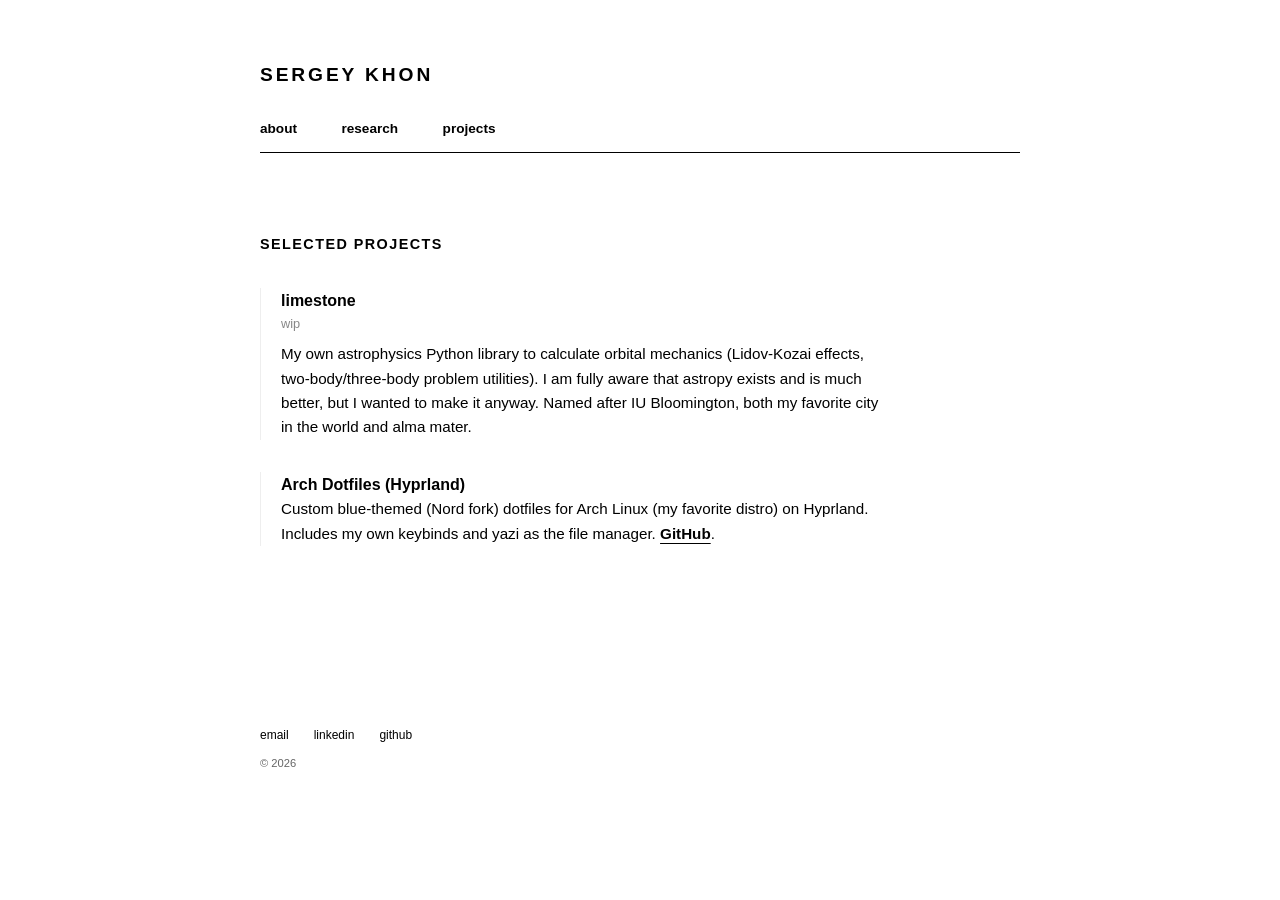
==== projects.html @ 33428119 "fixed funky wording of limestone project" ====
<!DOCTYPE html>
<html lang="en">
<head>
    <meta charset="UTF-8">
    <meta name="viewport" content="width=device-width, initial-scale=1.0">
    <title>Projects</title>
    <link rel="stylesheet" href="style.css">
</head>
<body>
    <header>
        <h1>Sergey Khon</h1>
        <nav>
            <a href="index.html">About</a>
            <a href="research.html">Research</a>
            <a href="projects.html">Projects</a>
        </nav>
    </header>

    <main>
        <section>
            <h2>Selected Projects</h2>

            <div class="item">
                <span class="item-title">limestone</span>
                <span class="item-date">wip</span>
                <p>My own astrophysics Python library to calculate orbital mechanics (Lidov-Kozai effects, two-body/three-body problem utilities).
                I am fully aware that astropy exists and is much better, but I wanted to make it anyway. Named after IU Bloomington, both 
                my favorite city in the world and alma mater.
                </p>
            </div>

            <div class="item">
                <span class="item-title">Arch Dotfiles (Hyprland)</span>
                <p>Custom blue-themed (Nord fork) dotfiles for Arch Linux (my favorite distro) on Hyprland. Includes my own keybinds and yazi as the file manager. 
                <a href="https://github.com/serjkhon/dotfiles" class="project-link" target="_blank" rel="noopener noreferrer">GitHub</a>.
                </p>
            </div>

        </section>
    </main>

<footer class="contact-footer">
    <div class="footer-links">
        <a href="mailto:skhon@iu.edu" target="_blank">email</a>
        <a href="https://www.linkedin.com/in/sergeykhonv/" target="_blank">linkedin</a>
        <a href="https://github.com/serjkhon" target="_blank">github</a>
    </div>
    <p>&copy; 2026</p>
</footer>

</body>
</html>
---- style.css ----
/* Minimalist Reset */
* { 
    margin: 0; 
    padding: 0; 
    box-sizing: border-box; 
}

body {
    font-family: -apple-system, BlinkMacSystemFont, "Segoe UI", Roboto, Helvetica, Arial, sans-serif;
    line-height: 1.6;
    color: #000;
    background: #fff;
    max-width: 800px;
    margin: 0 auto;
    padding: 60px 20px;
}

header {
    margin-bottom: 80px;
}

h1 {
    font-size: 1.2rem;
    font-weight: 700;
    text-transform: uppercase;
    letter-spacing: 0.15em;
    margin-bottom: 24px;
}

/* Navigation */
nav {
    border-bottom: 1px solid #000;
    padding-bottom: 12px;
}

nav a {
    text-decoration: none;
    color: #000;
    margin-right: 40px;
    font-size: 0.85rem;
    font-weight: 600;
    text-transform: lowercase;
    transition: color 0.2s ease;
}

nav a:hover {
    color: #888;
}

/* Sections */
section {
    margin-bottom: 64px;
}

h2 {
    font-size: 0.9rem;
    text-transform: uppercase;
    letter-spacing: 0.1em;
    margin-bottom: 32px;
    font-weight: 700;
}

p {
    font-size: 0.95rem;
    color: #000;
    max-width: 600px;
}

.item {
    margin-bottom: 32px;
    border-left: 1px solid #eee;
    padding-left: 20px;
}

.item-title {
    display: block;
    font-weight: 600;
    font-size: 1rem;
}

.item-date {
    display: block;
    font-size: 0.8rem;
    color: #888;
    margin-bottom: 8px;
}

/* Project Links */
.project-link {
    color: #000;
    text-decoration: underline;
    text-underline-offset: 4px; 
    font-weight: 600;
    transition: opacity 0.2s ease; 
}

/* Grouping the hovers so they are identical */
nav a:hover, 
.project-link:hover {
    opacity: 0.5;
    cursor: pointer;
}

footer {
    margin-top: 120px;
    font-size: 0.75rem;
    color: #888;
    text-transform: lowercase;
}


.contact-footer {
    margin-top: 180px;
    padding-top: 0;      
    border-top: none;      
    margin-bottom: 60px;   
}

.footer-links {
    margin-bottom: 8px;
    display: flex; 
    gap: 25px; 
}

.footer-links a {
    color: #000;
    text-decoration: none;
    text-transform: lowercase; 
    font-size: 0.75rem;
    font-weight: 500;
    transition: opacity 0.2s ease;
}

.footer-links a:hover {
    opacity: 0.5;
}

.contact-footer p {
    font-size: 0.7rem;
    color: #000;
    margin-top: 10px;
    opacity: 0.6;
}
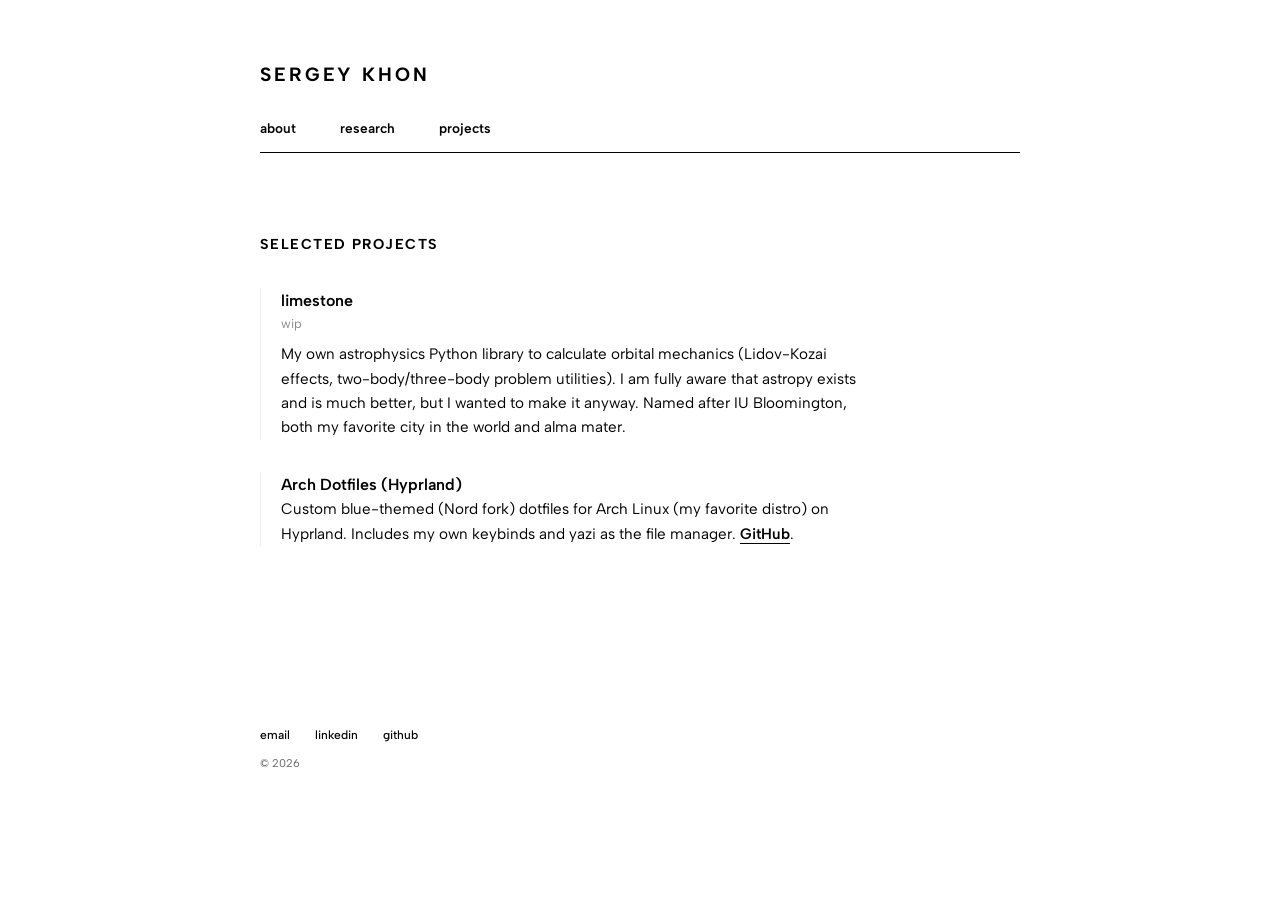
==== commit 8080b68b: "added fonts" ====
--- a/projects.html
+++ b/projects.html
@@ -3,7 +3,12 @@
 <head>
     <meta charset="UTF-8">
     <meta name="viewport" content="width=device-width, initial-scale=1.0">
-    <title>Projects</title>
+    <title>Sergey Khon</title>
+
+    <link rel="preconnect" href="https://fonts.googleapis.com">
+    <link rel="preconnect" href="https://fonts.gstatic.com" crossorigin>
+    <link href="https://fonts.googleapis.com/css2?family=Albert+Sans:ital,wght@0,100..900;1,100..900&display=swap" rel="stylesheet">
+
     <link rel="stylesheet" href="style.css">
 </head>
 <body>
--- a/style.css
+++ b/style.css
@@ -6,7 +6,7 @@
 }
 
 body {
-    font-family: -apple-system, BlinkMacSystemFont, "Segoe UI", Roboto, Helvetica, Arial, sans-serif;
+    font-family: 'Albert Sans', sans-serif;
     line-height: 1.6;
     color: #000;
     background: #fff;
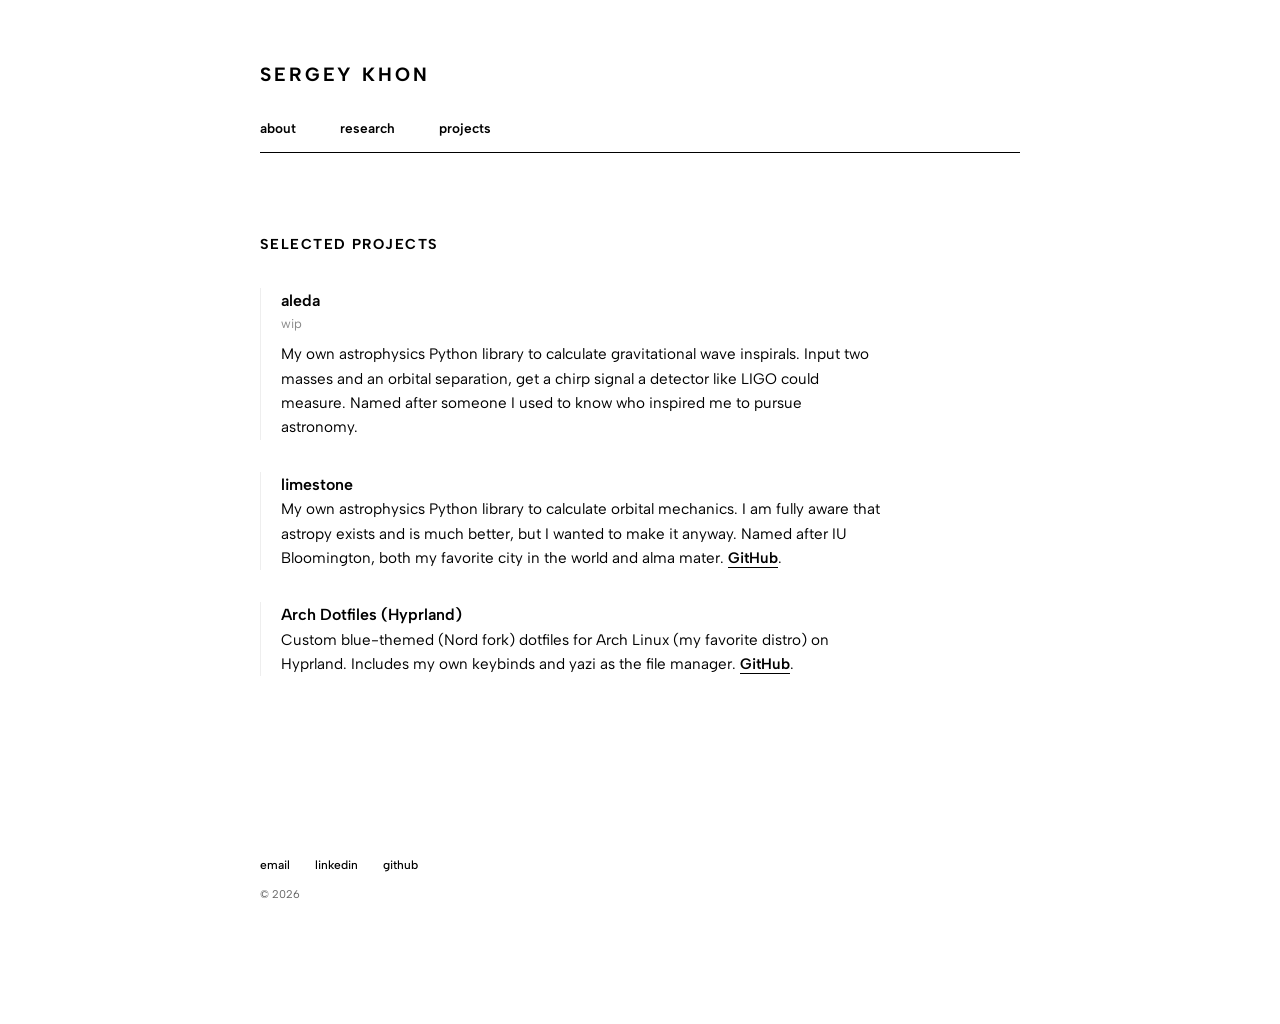
==== commit 33f61cc6: "minor wording changes, added new project, linked limestone to projs" ====
--- a/projects.html
+++ b/projects.html
@@ -26,11 +26,19 @@
             <h2>Selected Projects</h2>
 
             <div class="item">
+                <span class="item-title">aleda</span>
+                <span class="item-date">wip</span>
+                <p>My own astrophysics Python library to calculate gravitational wave inspirals. 
+                    Input two masses and an orbital separation, get a chirp signal a detector like LIGO could measure. 
+                    Named after someone I used to know who inspired me to pursue astronomy. 
+                </p>
+            </div>
+
+            <div class="item">
                 <span class="item-title">limestone</span>
-                <span class="item-date">wip</span>
-                <p>My own astrophysics Python library to calculate orbital mechanics (Lidov-Kozai effects, two-body/three-body problem utilities).
-                I am fully aware that astropy exists and is much better, but I wanted to make it anyway. Named after IU Bloomington, both 
-                my favorite city in the world and alma mater.
+                <p>My own astrophysics Python library to calculate orbital mechanics. I am fully aware that astropy exists and is much better, 
+                    but I wanted to make it anyway. Named after IU Bloomington, both  my favorite city in the world and alma mater. 
+                <a href="https://github.com/serjkhon/limestone" class="project-link" target="_blank" rel="noopener noreferrer">GitHub</a>.
                 </p>
             </div>
 
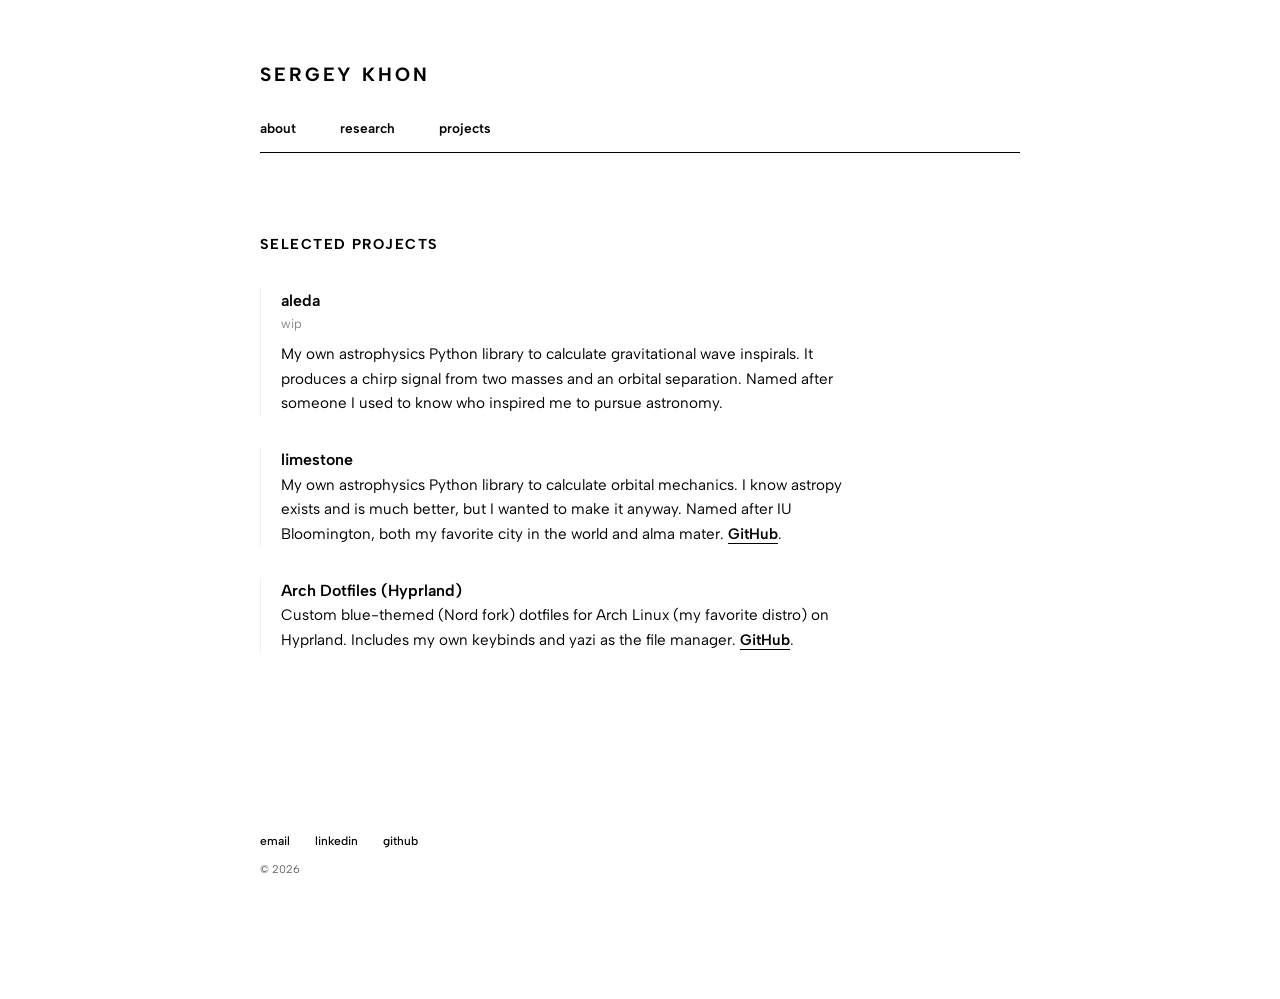
==== commit a544901f: "minor wording changes in projects" ====
--- a/projects.html
+++ b/projects.html
@@ -29,14 +29,14 @@
                 <span class="item-title">aleda</span>
                 <span class="item-date">wip</span>
                 <p>My own astrophysics Python library to calculate gravitational wave inspirals. 
-                    Input two masses and an orbital separation, get a chirp signal a detector like LIGO could measure. 
+                    It produces a chirp signal from two masses and an orbital separation. 
                     Named after someone I used to know who inspired me to pursue astronomy. 
                 </p>
             </div>
 
             <div class="item">
                 <span class="item-title">limestone</span>
-                <p>My own astrophysics Python library to calculate orbital mechanics. I am fully aware that astropy exists and is much better, 
+                <p>My own astrophysics Python library to calculate orbital mechanics. I know astropy exists and is much better, 
                     but I wanted to make it anyway. Named after IU Bloomington, both  my favorite city in the world and alma mater. 
                 <a href="https://github.com/serjkhon/limestone" class="project-link" target="_blank" rel="noopener noreferrer">GitHub</a>.
                 </p>
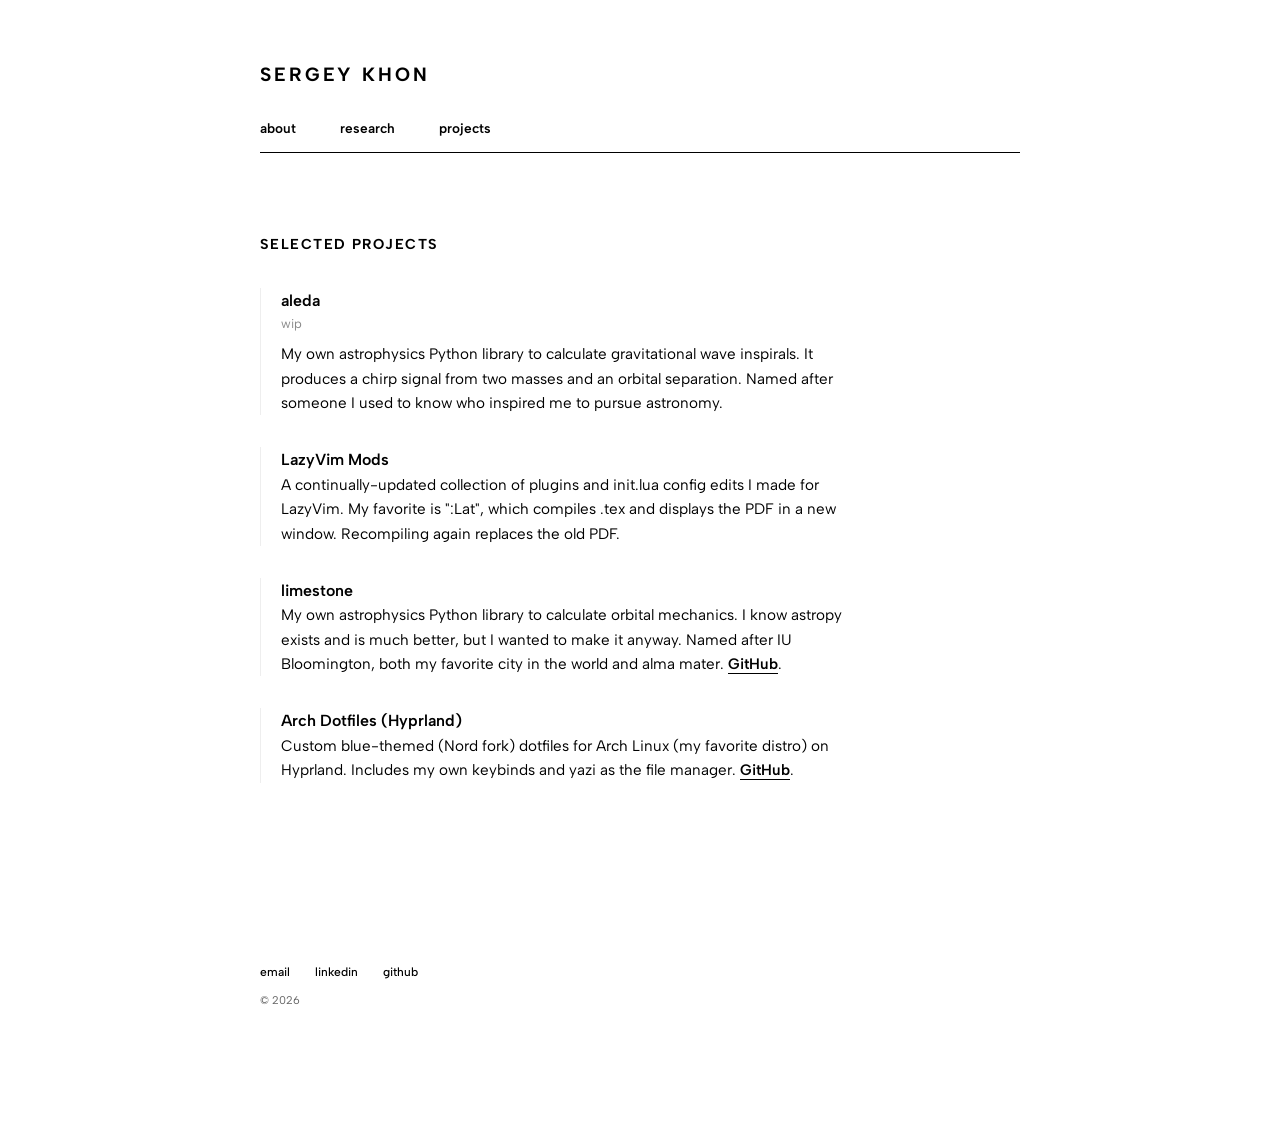
==== commit e8d76030: "revamped notes section, added lazyvim mod project" ====
--- a/projects.html
+++ b/projects.html
@@ -15,9 +15,9 @@
     <header>
         <h1>Sergey Khon</h1>
         <nav>
-            <a href="index.html">About</a>
-            <a href="research.html">Research</a>
-            <a href="projects.html">Projects</a>
+            <a href="index.html">about</a>
+            <a href="research.html">research</a>
+            <a href="projects.html">projects</a>
         </nav>
     </header>
 
@@ -31,6 +31,14 @@
                 <p>My own astrophysics Python library to calculate gravitational wave inspirals. 
                     It produces a chirp signal from two masses and an orbital separation. 
                     Named after someone I used to know who inspired me to pursue astronomy. 
+                </p>
+            </div>
+
+            <div class="item">
+                <span class="item-title">LazyVim Mods</span>
+                <p>A continually-updated collection of plugins and init.lua config edits I made for LazyVim.
+                    My favorite is ":Lat", which compiles .tex and displays the PDF in a new window. 
+                    Recompiling again replaces the old PDF. 
                 </p>
             </div>
 
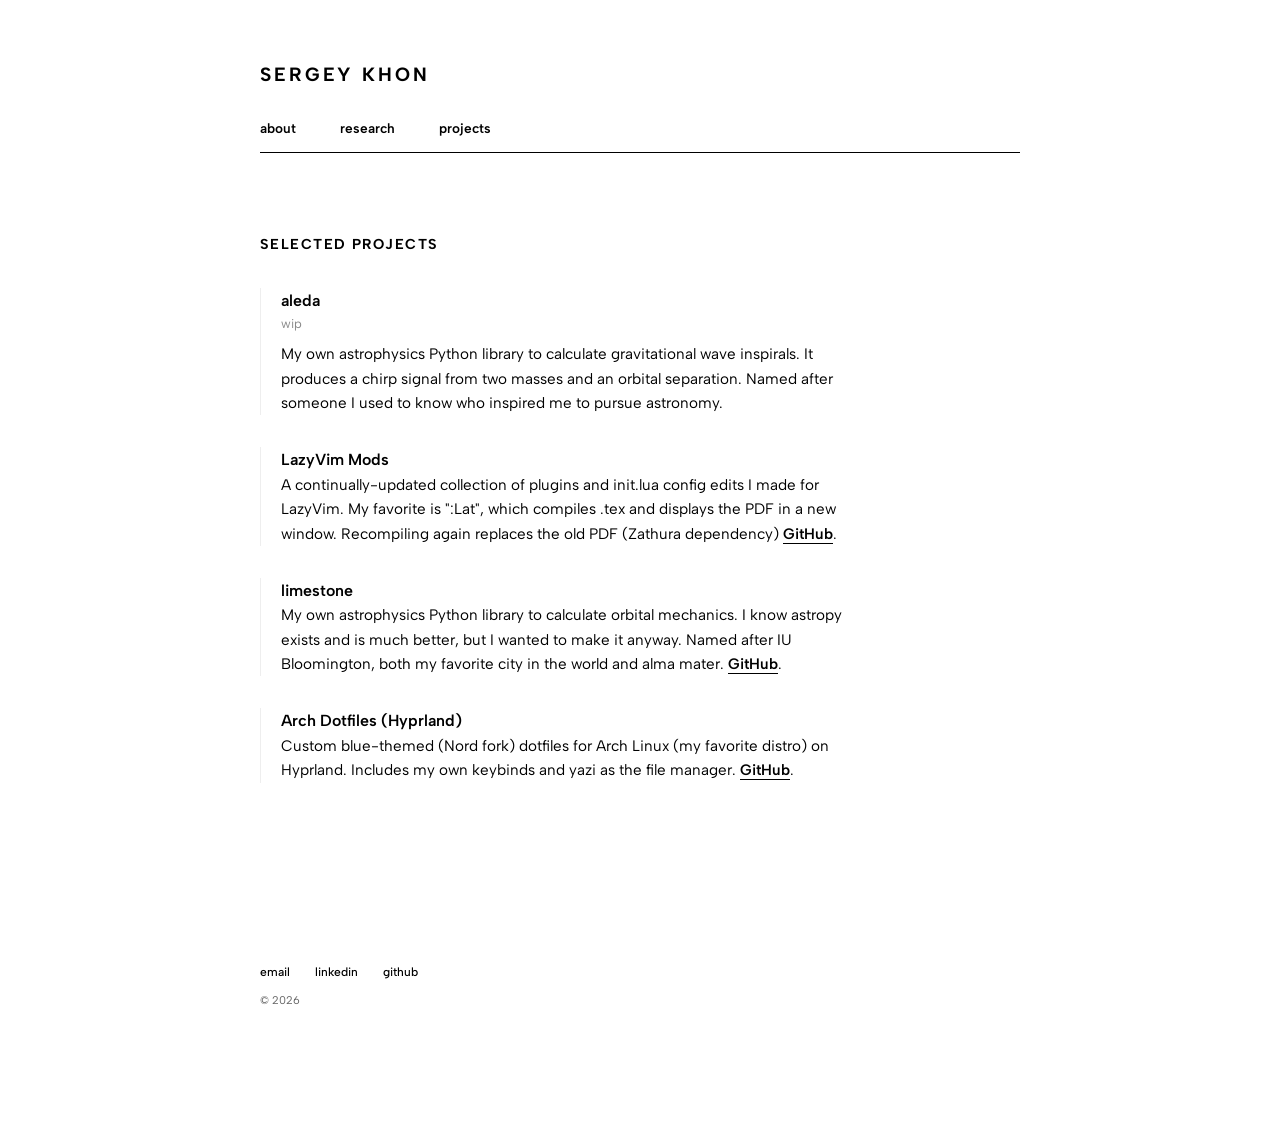
==== commit 4ac57f85: "fixed broken link in lazyvim project" ====
--- a/projects.html
+++ b/projects.html
@@ -38,7 +38,8 @@
                 <span class="item-title">LazyVim Mods</span>
                 <p>A continually-updated collection of plugins and init.lua config edits I made for LazyVim.
                     My favorite is ":Lat", which compiles .tex and displays the PDF in a new window. 
-                    Recompiling again replaces the old PDF. 
+                    Recompiling again replaces the old PDF (Zathura dependency)
+                <a href="https://github.com/serjkhon/lazyvim_mods" class="project-link" target="_blank" rel="noopener noreferrer">GitHub</a>.
                 </p>
             </div>
 
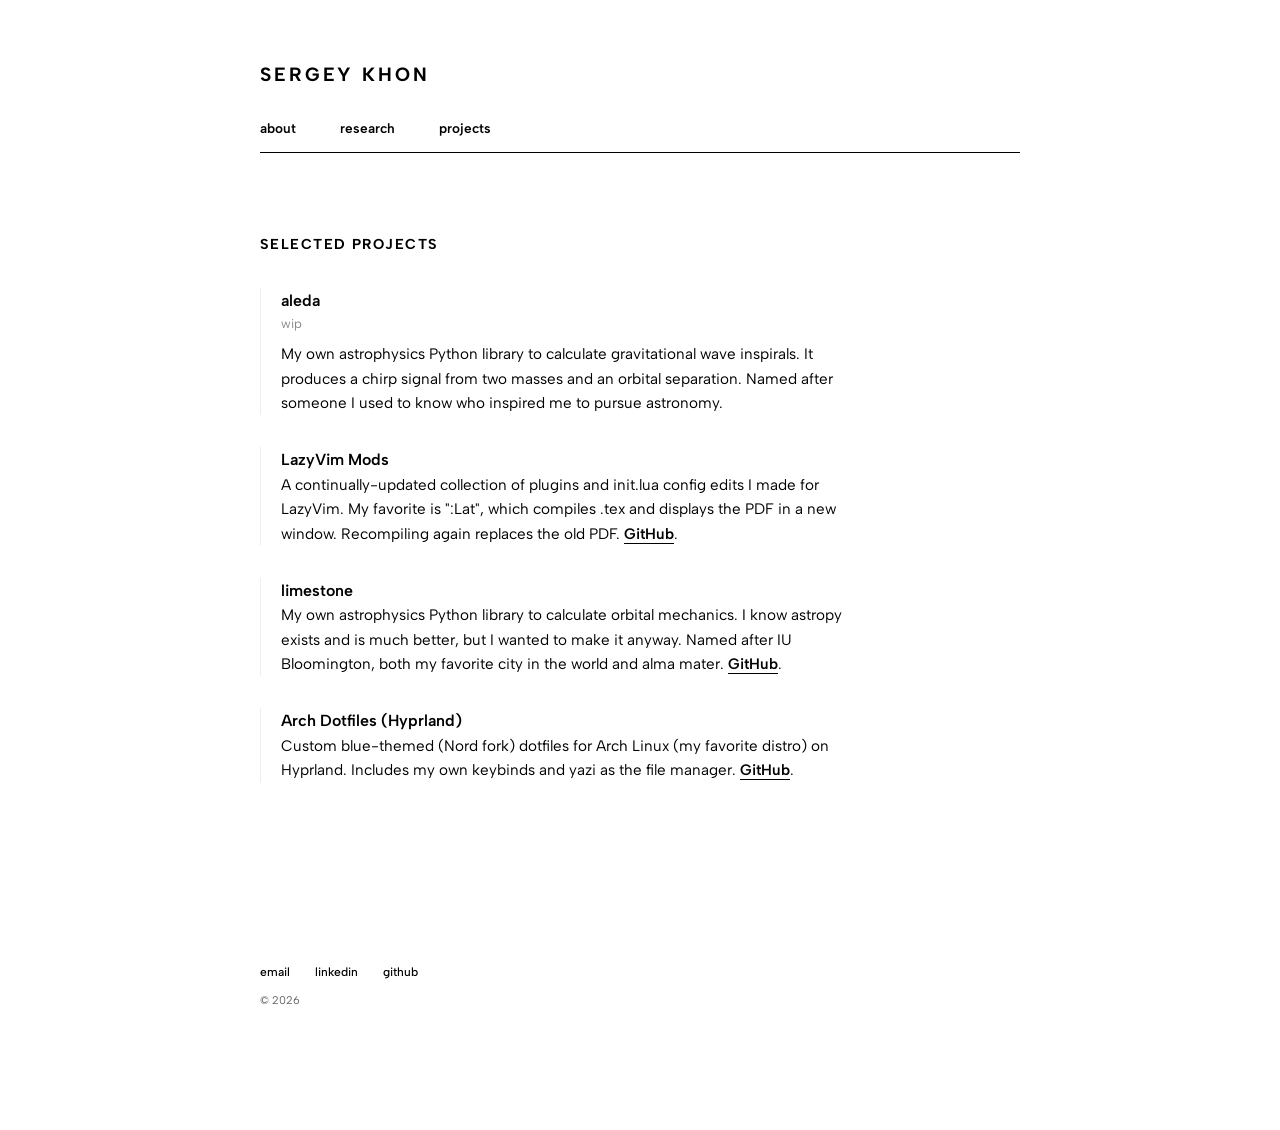
==== commit 2bba92d4: "minor formatting changes in all pages" ====
--- a/projects.html
+++ b/projects.html
@@ -38,7 +38,7 @@
                 <span class="item-title">LazyVim Mods</span>
                 <p>A continually-updated collection of plugins and init.lua config edits I made for LazyVim.
                     My favorite is ":Lat", which compiles .tex and displays the PDF in a new window. 
-                    Recompiling again replaces the old PDF (Zathura dependency)
+                    Recompiling again replaces the old PDF.
                 <a href="https://github.com/serjkhon/lazyvim_mods" class="project-link" target="_blank" rel="noopener noreferrer">GitHub</a>.
                 </p>
             </div>
